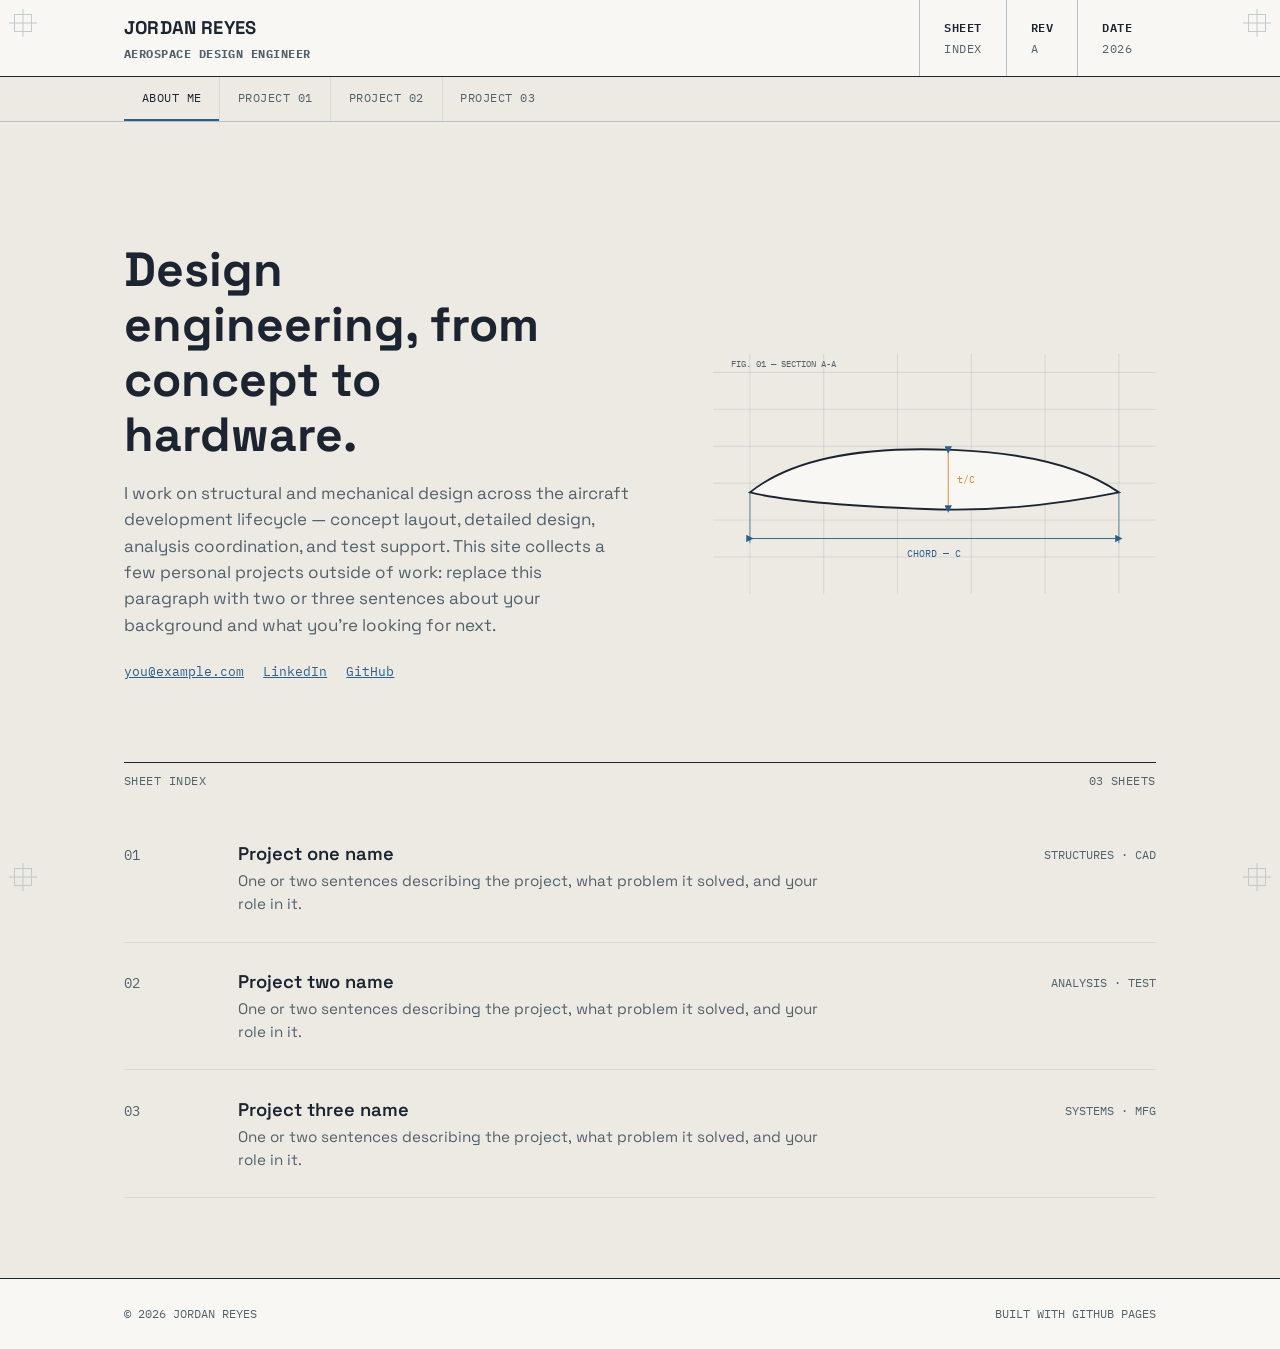
==== portfolio-site/index.html @ 1cd099b1 "Add files via upload" ====
<!DOCTYPE html>
<html lang="en">
<head>
<meta charset="UTF-8">
<meta name="viewport" content="width=device-width, initial-scale=1.0">
<title>Jordan Reyes — Aerospace Design Engineer</title>
<meta name="description" content="Portfolio of aerospace design engineering projects.">
<link rel="stylesheet" href="assets/style.css">
</head>
<body>

<div class="reg-mark reg-tl"></div>
<div class="reg-mark reg-tr"></div>
<div class="reg-mark reg-bl"></div>
<div class="reg-mark reg-br"></div>

<header class="title-block">
  <div class="wrap title-block-inner">
    <div class="tb-cell tb-name">
      <a href="index.html">JORDAN REYES<span>AEROSPACE DESIGN ENGINEER</span></a>
    </div>
    <div class="tb-cell tb-field">
      <b>SHEET</b>
      <span>INDEX</span>
    </div>
    <div class="tb-cell tb-field">
      <b>REV</b>
      <span>A</span>
    </div>
    <div class="tb-cell tb-field">
      <b>DATE</b>
      <span>2026</span>
    </div>
  </div>
</header>

<nav class="sheet-nav">
  <ul>
    <li><a href="index.html" class="current">ABOUT ME</a></li>
    <li><a href="projects/project-1.html">PROJECT 01</a></li>
    <li><a href="projects/project-2.html">PROJECT 02</a></li>
    <li><a href="projects/project-3.html">PROJECT 03</a></li>
  </ul>
</nav>

<main>
  <div class="wrap">

    <section class="hero">
      <div>
        <h1>Design engineering, from concept to hardware.</h1>
        <p>
          I work on structural and mechanical design across the aircraft development
          lifecycle — concept layout, detailed design, analysis coordination, and test
          support. This site collects a few personal projects outside of work: replace
          this paragraph with two or three sentences about your background and what
          you're looking for next.
        </p>
        <p class="contact-line">
          <a href="mailto:you@example.com">you@example.com</a>
          <a href="https://linkedin.com/in/yourname" target="_blank" rel="noopener">LinkedIn</a>
          <a href="https://github.com/yourname" target="_blank" rel="noopener">GitHub</a>
        </p>
      </div>

      <div class="hero-figure" aria-hidden="true">
        <!-- Simple airfoil cross-section schematic, blueprint style -->
        <svg viewBox="0 0 480 260" xmlns="http://www.w3.org/2000/svg">
          <defs>
            <marker id="arrow" markerWidth="8" markerHeight="8" refX="4" refY="4" orient="auto">
              <path d="M0,0 L8,4 L0,8 Z" fill="#2c5f8a"/>
            </marker>
          </defs>
          <!-- grid -->
          <g stroke="#b7c0c4" stroke-width="0.5">
            <line x1="0" y1="20" x2="480" y2="20"/>
            <line x1="0" y1="60" x2="480" y2="60"/>
            <line x1="0" y1="100" x2="480" y2="100"/>
            <line x1="0" y1="140" x2="480" y2="140"/>
            <line x1="0" y1="180" x2="480" y2="180"/>
            <line x1="0" y1="220" x2="480" y2="220"/>
            <line x1="40" y1="0" x2="40" y2="260"/>
            <line x1="120" y1="0" x2="120" y2="260"/>
            <line x1="200" y1="0" x2="200" y2="260"/>
            <line x1="280" y1="0" x2="280" y2="260"/>
            <line x1="360" y1="0" x2="360" y2="260"/>
            <line x1="440" y1="0" x2="440" y2="260"/>
          </g>
          <!-- chord line -->
          <line x1="40" y1="150" x2="440" y2="150" stroke="#1b2430" stroke-width="1" stroke-dasharray="4 4"/>
          <!-- airfoil outline -->
          <path d="M40,150
                   C90,110 170,100 260,104
                   C340,107 400,122 440,150
                   C400,158 320,172 230,168
                   C150,165 80,160 40,150 Z"
                fill="#f8f7f3" stroke="#1b2430" stroke-width="2"/>
          <!-- dimension: chord length -->
          <line x1="40" y1="200" x2="440" y2="200" stroke="#2c5f8a" stroke-width="1" marker-start="url(#arrow)" marker-end="url(#arrow)"/>
          <line x1="40" y1="150" x2="40" y2="205" stroke="#2c5f8a" stroke-width="0.75"/>
          <line x1="440" y1="150" x2="440" y2="205" stroke="#2c5f8a" stroke-width="0.75"/>
          <text x="240" y="220" text-anchor="middle" font-family="IBM Plex Mono, monospace" font-size="11" fill="#2c5f8a">CHORD — C</text>
          <!-- dimension: max thickness -->
          <line x1="255" y1="104" x2="255" y2="168" stroke="#d98a2b" stroke-width="1" marker-start="url(#arrow)" marker-end="url(#arrow)"/>
          <text x="265" y="140" font-family="IBM Plex Mono, monospace" font-size="11" fill="#d98a2b">t/C</text>
          <text x="20" y="14" font-family="IBM Plex Mono, monospace" font-size="10" fill="#52616d">FIG. 01 — SECTION A-A</text>
        </svg>
      </div>
    </section>

    <section aria-labelledby="sheet-index-label">
      <p class="section-label" id="sheet-index-label">
        <span>SHEET INDEX</span>
        <span>03 SHEETS</span>
      </p>

      <a class="index-row" href="projects/project-1.html">
        <span class="index-num mono">01</span>
        <span>
          <span class="index-title">Project one name</span>
          <p class="index-desc">One or two sentences describing the project, what problem it solved, and your role in it.</p>
        </span>
        <span class="index-tags">STRUCTURES · CAD</span>
      </a>

      <a class="index-row" href="projects/project-2.html">
        <span class="index-num mono">02</span>
        <span>
          <span class="index-title">Project two name</span>
          <p class="index-desc">One or two sentences describing the project, what problem it solved, and your role in it.</p>
        </span>
        <span class="index-tags">ANALYSIS · TEST</span>
      </a>

      <a class="index-row" href="projects/project-3.html">
        <span class="index-num mono">03</span>
        <span>
          <span class="index-title">Project three name</span>
          <p class="index-desc">One or two sentences describing the project, what problem it solved, and your role in it.</p>
        </span>
        <span class="index-tags">SYSTEMS · MFG</span>
      </a>

    </section>

  </div>
</main>

<footer>
  <div class="wrap">
    <span>© 2026 JORDAN REYES</span>
    <span>BUILT WITH GITHUB PAGES</span>
  </div>
</footer>

</body>
</html>
---- portfolio-site/assets/style.css ----
/* ============================================================
   PORTFOLIO STYLESHEET
   Design concept: engineering drawing sheet — title blocks,
   sheet numbers, hairline rules, registration marks.
   Fonts: Space Grotesk (display/nav), IBM Plex Mono (data/labels)
   ============================================================ */

@import url('https://fonts.googleapis.com/css2?family=Space+Grotesk:wght@400;500;600;700&family=IBM+Plex+Mono:wght@400;500;600&display=swap');

:root{
  --paper:       #eceae3;
  --sheet:       #f8f7f3;
  --ink:         #1b2430;
  --ink-soft:    #52616d;
  --line:        #b7c0c4;
  --line-soft:   #d7dbd7;
  --blue:        #2c5f8a;
  --blue-deep:   #1f4463;
  --amber:       #d98a2b;
  --max:         1080px;
  --gap:         2rem;
}

*{ box-sizing: border-box; }

html{ scroll-behavior: smooth; }

body{
  margin: 0;
  background: var(--paper);
  color: var(--ink);
  font-family: 'Space Grotesk', sans-serif;
  font-size: 17px;
  line-height: 1.55;
  -webkit-font-smoothing: antialiased;
}

a{ color: var(--blue); }
a:hover{ color: var(--blue-deep); }

.mono{ font-family: 'IBM Plex Mono', monospace; }

.wrap{
  max-width: var(--max);
  margin: 0 auto;
  padding: 0 1.5rem;
}

/* ---------- registration marks (corner ticks) ---------- */
.reg-mark{
  position: fixed;
  width: 18px;
  height: 18px;
  border: 1px solid var(--line);
  pointer-events: none;
  z-index: 5;
  opacity: .8;
}
.reg-mark::before, .reg-mark::after{
  content: "";
  position: absolute;
  background: var(--line);
}
.reg-mark::before{ top: 50%; left: -6px; right: -6px; height: 1px; transform: translateY(-50%); }
.reg-mark::after{ left: 50%; top: -6px; bottom: -6px; width: 1px; transform: translateX(-50%); }
.reg-tl{ top: 14px; left: 14px; }
.reg-tr{ top: 14px; right: 14px; }
.reg-bl{ bottom: 14px; left: 14px; }
.reg-br{ bottom: 14px; right: 14px; }
@media (max-width: 700px){ .reg-mark{ display: none; } }

/* ---------- title block (header) ---------- */
.title-block{
  border-bottom: 1px solid var(--ink);
  background: var(--sheet);
}
.title-block-inner{
  display: flex;
  flex-wrap: wrap;
  align-items: stretch;
  gap: 0;
}
.tb-cell{
  padding: .85rem 1.5rem;
  border-left: 1px solid var(--line);
}
.tb-cell:first-child{ border-left: none; }
.tb-name{
  flex: 1 1 260px;
  padding-left: 0;
}
.tb-name a{
  text-decoration: none;
  color: var(--ink);
  font-weight: 700;
  font-size: 1.15rem;
  letter-spacing: .01em;
}
.tb-name span{
  display: block;
  font-family: 'IBM Plex Mono', monospace;
  font-size: .72rem;
  color: var(--ink-soft);
  margin-top: .15rem;
  letter-spacing: .04em;
}
.tb-field{
  font-family: 'IBM Plex Mono', monospace;
  font-size: .72rem;
  color: var(--ink-soft);
  letter-spacing: .04em;
  display: flex;
  flex-direction: column;
  justify-content: center;
  gap: .2rem;
}
.tb-field b{
  color: var(--ink);
  font-weight: 600;
  font-size: .78rem;
}
@media (max-width: 700px){
  .tb-field{ display: none; }
}

/* ---------- nav ---------- */
nav.sheet-nav{
  border-bottom: 1px solid var(--line);
  background: var(--paper);
}
.sheet-nav ul{
  list-style: none;
  display: flex;
  flex-wrap: wrap;
  margin: 0;
  padding: 0;
  max-width: var(--max);
  margin: 0 auto;
  padding: 0 1.5rem;
}
.sheet-nav li{ border-right: 1px solid var(--line-soft); }
.sheet-nav li:last-child{ border-right: none; }
.sheet-nav a{
  display: block;
  padding: .7rem 1.1rem;
  text-decoration: none;
  font-family: 'IBM Plex Mono', monospace;
  font-size: .78rem;
  letter-spacing: .04em;
  color: var(--ink-soft);
  border-bottom: 2px solid transparent;
}
.sheet-nav a:hover{ color: var(--ink); }
.sheet-nav a.current{
  color: var(--ink);
  border-bottom-color: var(--blue);
}

/* ---------- hero ---------- */
.hero{
  padding: 4.5rem 0 3.5rem;
  display: grid;
  grid-template-columns: 1.1fr .9fr;
  gap: 3rem;
  align-items: center;
}
@media (max-width: 800px){
  .hero{ grid-template-columns: 1fr; padding: 3rem 0 2.5rem; }
}
.hero h1{
  font-size: clamp(2.1rem, 4vw, 3rem);
  line-height: 1.15;
  margin: 0 0 1.1rem;
  font-weight: 700;
  max-width: 14ch;
}
.hero p{
  color: var(--ink-soft);
  max-width: 46ch;
  margin: 0 0 1.5rem;
}
.hero .contact-line{
  font-family: 'IBM Plex Mono', monospace;
  font-size: .82rem;
  color: var(--ink);
  display: flex;
  flex-wrap: wrap;
  gap: 1.2rem;
}
.hero-figure{ width: 100%; }
.hero-figure svg{ width: 100%; height: auto; display: block; }

/* ---------- sheet index (project list on homepage) ---------- */
.section-label{
  font-family: 'IBM Plex Mono', monospace;
  font-size: .78rem;
  letter-spacing: .04em;
  color: var(--ink-soft);
  border-top: 1px solid var(--ink);
  padding-top: .5rem;
  margin: 0 0 1.5rem;
  display: flex;
  justify-content: space-between;
}

.index-row{
  display: grid;
  grid-template-columns: 90px 1fr auto;
  gap: 1.5rem;
  align-items: baseline;
  padding: 1.6rem 0;
  border-bottom: 1px solid var(--line-soft);
  text-decoration: none;
  color: inherit;
}
.index-row:hover .index-title{ color: var(--blue); }
.index-row:hover{ border-bottom-color: var(--ink); }
.index-num{
  font-family: 'IBM Plex Mono', monospace;
  font-size: .85rem;
  color: var(--ink-soft);
}
.index-title{
  font-weight: 600;
  font-size: 1.15rem;
  margin: 0 0 .3rem;
  transition: color .15s ease;
}
.index-desc{
  color: var(--ink-soft);
  font-size: .95rem;
  margin: 0;
  max-width: 60ch;
}
.index-tags{
  font-family: 'IBM Plex Mono', monospace;
  font-size: .72rem;
  color: var(--ink-soft);
  white-space: nowrap;
  align-self: start;
  padding-top: .35rem;
}
@media (max-width: 700px){
  .index-row{ grid-template-columns: 50px 1fr; }
  .index-tags{ display: none; }
}

/* ---------- generic page sections ---------- */
main{ padding: 3rem 0 5rem; }
.stack{ display: flex; flex-direction: column; gap: 3.5rem; }

.field-heading{
  font-family: 'IBM Plex Mono', monospace;
  font-size: .78rem;
  letter-spacing: .04em;
  color: var(--ink-soft);
  border-top: 1px solid var(--ink);
  padding-top: .5rem;
  margin: 0 0 1.4rem;
}

.project-title-row{
  display: flex;
  flex-wrap: wrap;
  justify-content: space-between;
  align-items: flex-end;
  gap: 1rem;
  padding-bottom: 1.5rem;
  border-bottom: 1px solid var(--line);
  margin-bottom: 2.5rem;
}
.project-title-row h1{
  font-size: clamp(1.8rem, 3.4vw, 2.4rem);
  margin: 0;
}
.project-title-row .subtitle{
  color: var(--ink-soft);
  margin: .3rem 0 0;
}
.project-meta{
  font-family: 'IBM Plex Mono', monospace;
  font-size: .78rem;
  color: var(--ink-soft);
  text-align: right;
  line-height: 1.7;
}
.project-meta b{ color: var(--ink); }

.prose{ max-width: 68ch; }
.prose p{ margin: 0 0 1.1rem; }
.prose ul{ margin: 0 0 1.1rem; padding-left: 1.2rem; }

/* ---------- image gallery ---------- */
.gallery{
  display: grid;
  grid-template-columns: repeat(2, 1fr);
  gap: 1.5rem;
}
@media (max-width: 600px){
  .gallery{ grid-template-columns: 1fr; }
}
figure.plate{
  margin: 0;
  border: 1px solid var(--line);
  background: var(--sheet);
}
figure.plate img{
  display: block;
  width: 100%;
  height: 260px;
  object-fit: cover;
  border-bottom: 1px solid var(--line);
}
figure.plate figcaption{
  padding: .7rem .9rem;
  font-family: 'IBM Plex Mono', monospace;
  font-size: .74rem;
  color: var(--ink-soft);
  display: flex;
  justify-content: space-between;
  gap: .5rem;
}
figure.plate figcaption .plate-num{ color: var(--ink); }

/* placeholder tile (no image dropped in yet) */
.plate-empty{
  height: 260px;
  display: flex;
  align-items: center;
  justify-content: center;
  color: var(--ink-soft);
  font-family: 'IBM Plex Mono', monospace;
  font-size: .74rem;
  text-align: center;
  padding: 1rem;
  border-bottom: 1px solid var(--line);
  background:
    repeating-linear-gradient(45deg, var(--line-soft), var(--line-soft) 1px, transparent 1px, transparent 10px);
}

/* ---------- attachments / files table ---------- */
.attachments{
  border-top: 1px solid var(--ink);
  width: 100%;
  border-collapse: collapse;
}
.attachments th{
  text-align: left;
  font-family: 'IBM Plex Mono', monospace;
  font-size: .72rem;
  letter-spacing: .04em;
  color: var(--ink-soft);
  font-weight: 500;
  padding: .6rem .5rem;
  border-bottom: 1px solid var(--line);
}
.attachments td{
  padding: .8rem .5rem;
  border-bottom: 1px solid var(--line-soft);
  font-size: .92rem;
  vertical-align: baseline;
}
.attachments td.type, .attachments td.size{
  font-family: 'IBM Plex Mono', monospace;
  font-size: .78rem;
  color: var(--ink-soft);
  white-space: nowrap;
}
.attachments a.file-link{
  font-weight: 600;
  text-decoration: none;
}
.attachments a.file-link:hover{ text-decoration: underline; }
.attachments a.dl{
  font-family: 'IBM Plex Mono', monospace;
  font-size: .78rem;
  text-decoration: none;
  white-space: nowrap;
}

/* ---------- project footer nav (prev/next) ---------- */
.project-pager{
  display: flex;
  justify-content: space-between;
  border-top: 1px solid var(--ink);
  padding-top: 1.2rem;
  margin-top: 1rem;
  font-family: 'IBM Plex Mono', monospace;
  font-size: .82rem;
}
.project-pager a{ text-decoration: none; }

/* ---------- footer ---------- */
footer{
  border-top: 1px solid var(--ink);
  background: var(--sheet);
  padding: 1.6rem 0;
}
footer .wrap{
  display: flex;
  flex-wrap: wrap;
  justify-content: space-between;
  gap: 1rem;
  font-family: 'IBM Plex Mono', monospace;
  font-size: .74rem;
  color: var(--ink-soft);
}
footer a{ color: var(--ink-soft); }
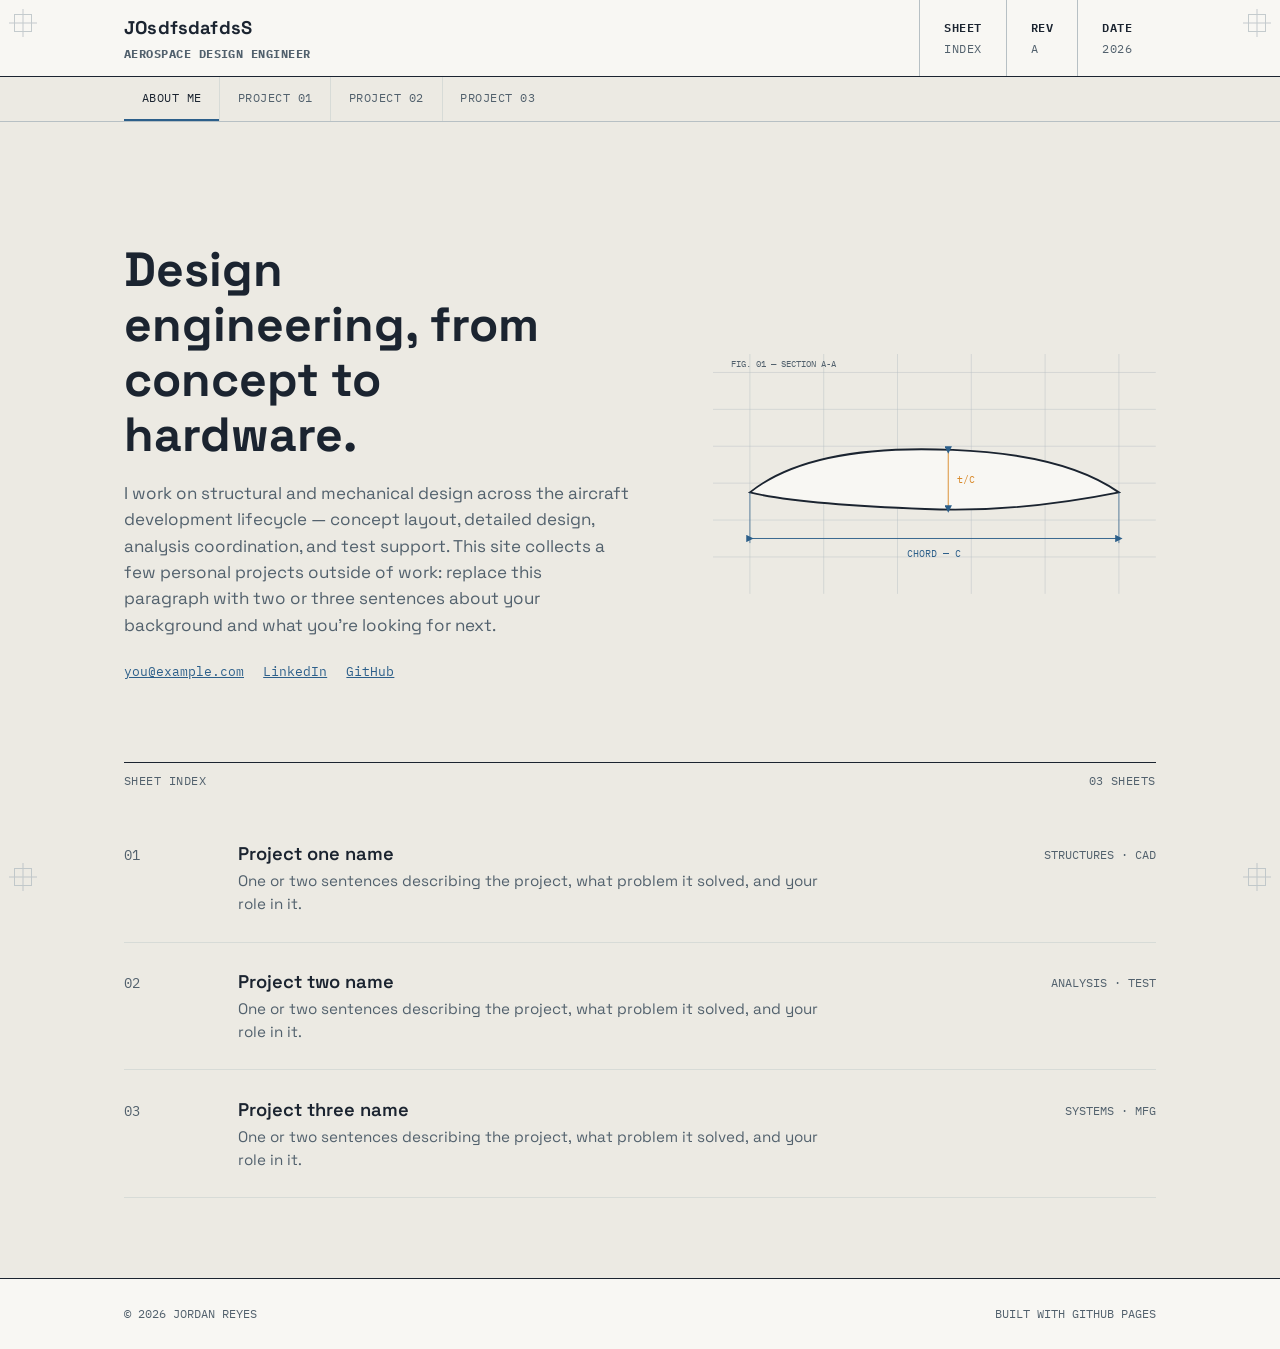
==== commit 026a473d: "Fix name typo in header link" ====
--- a/portfolio-site/index.html
+++ b/portfolio-site/index.html
@@ -17,7 +17,7 @@
 <header class="title-block">
   <div class="wrap title-block-inner">
     <div class="tb-cell tb-name">
-      <a href="index.html">JORDAN REYES<span>AEROSPACE DESIGN ENGINEER</span></a>
+      <a href="index.html">JOsdfsdafdsS<span>AEROSPACE DESIGN ENGINEER</span></a>
     </div>
     <div class="tb-cell tb-field">
       <b>SHEET</b>
